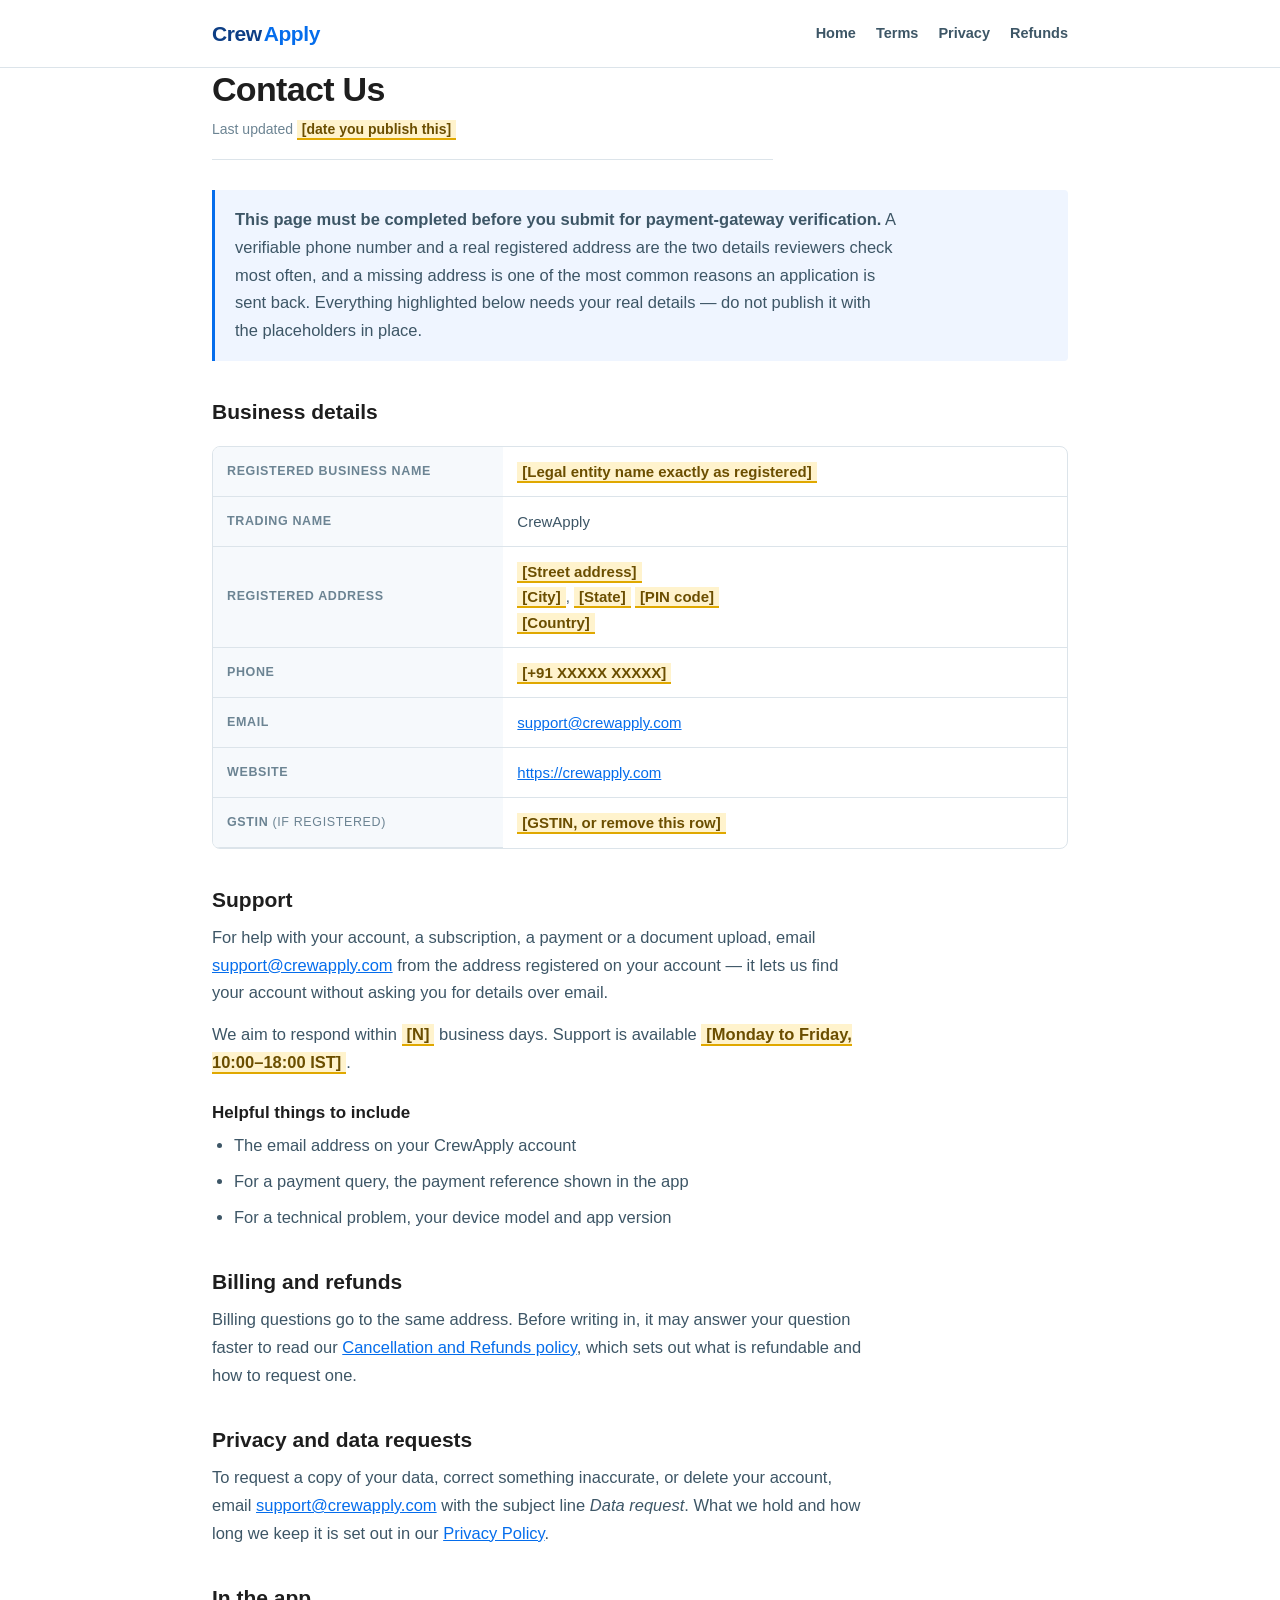
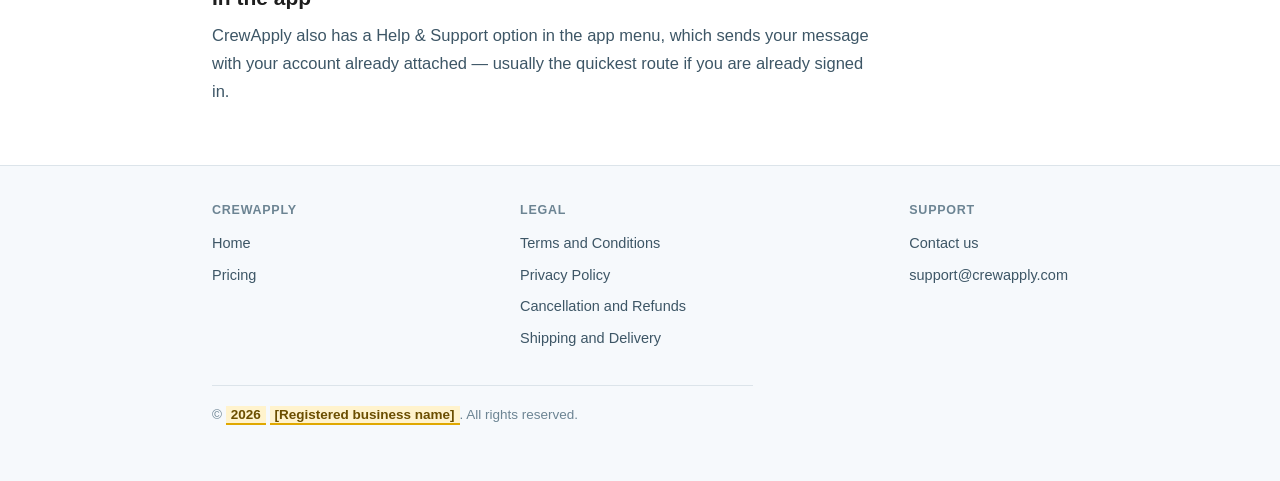
==== contact.html @ 40358bd2 "Public website for crewapply.com Static site carrying the product description, pricing, and the five" ====
<!doctype html>
<html lang="en">
<head>
<meta charset="utf-8">
<meta name="viewport" content="width=device-width, initial-scale=1">
<title>Contact Us — CrewApply</title>
<meta name="description" content="Contact CrewApply — support email, phone and registered business address.">
<link rel="stylesheet" href="assets/site.css">
</head>
<body>

<header class="site">
  <div class="wrap">
    <a class="brand" href="index.html">Crew<span>Apply</span></a>
    <nav>
      <a href="index.html">Home</a>
      <a href="terms.html">Terms</a>
      <a href="privacy.html">Privacy</a>
      <a href="refunds.html">Refunds</a>
    </nav>
  </div>
</header>

<main class="wrap">
  <h1 class="page">Contact Us</h1>
  <p class="updated">Last updated <span class="fill">[date you publish this]</span></p>

  <div class="note">
    <p>
      <strong>This page must be completed before you submit for payment-gateway verification.</strong>
      A verifiable phone number and a real registered address are the two details reviewers check most
      often, and a missing address is one of the most common reasons an application is sent back.
      Everything highlighted below needs your real details — do not publish it with the placeholders
      in place.
    </p>
  </div>

  <h2>Business details</h2>
  <div class="tbl">
    <table>
      <tr>
        <th style="width:34%">Registered business name</th>
        <td><span class="fill">[Legal entity name exactly as registered]</span></td>
      </tr>
      <tr>
        <th>Trading name</th>
        <td>CrewApply</td>
      </tr>
      <tr>
        <th>Registered address</th>
        <td>
          <span class="fill">[Street address]</span><br>
          <span class="fill">[City]</span>, <span class="fill">[State]</span>
          <span class="fill">[PIN code]</span><br>
          <span class="fill">[Country]</span>
        </td>
      </tr>
      <tr>
        <th>Phone</th>
        <td><span class="fill">[+91 XXXXX XXXXX]</span></td>
      </tr>
      <tr>
        <th>Email</th>
        <td><a href="mailto:support@crewapply.com">support@crewapply.com</a></td>
      </tr>
      <tr>
        <th>Website</th>
        <td><a href="https://crewapply.com">https://crewapply.com</a></td>
      </tr>
      <tr>
        <th>GSTIN <span style="color:var(--muted);font-weight:400">(if registered)</span></th>
        <td><span class="fill">[GSTIN, or remove this row]</span></td>
      </tr>
    </table>
  </div>

  <h2>Support</h2>
  <p>
    For help with your account, a subscription, a payment or a document upload, email
    <a href="mailto:support@crewapply.com">support@crewapply.com</a> from the address registered on
    your account — it lets us find your account without asking you for details over email.
  </p>
  <p>
    We aim to respond within <span class="fill">[N]</span> business days. Support is available
    <span class="fill">[Monday to Friday, 10:00–18:00 IST]</span>.
  </p>

  <h3>Helpful things to include</h3>
  <ul>
    <li>The email address on your CrewApply account</li>
    <li>For a payment query, the payment reference shown in the app</li>
    <li>For a technical problem, your device model and app version</li>
  </ul>

  <h2>Billing and refunds</h2>
  <p>
    Billing questions go to the same address. Before writing in, it may answer your question faster to
    read our <a href="refunds.html">Cancellation and Refunds policy</a>, which sets out what is
    refundable and how to request one.
  </p>

  <h2>Privacy and data requests</h2>
  <p>
    To request a copy of your data, correct something inaccurate, or delete your account, email
    <a href="mailto:support@crewapply.com">support@crewapply.com</a> with the subject line
    <em>Data request</em>. What we hold and how long we keep it is set out in our
    <a href="privacy.html">Privacy Policy</a>.
  </p>

  <h2>In the app</h2>
  <p>
    CrewApply also has a Help &amp; Support option in the app menu, which sends your message with your
    account already attached — usually the quickest route if you are already signed in.
  </p>
</main>

<footer class="site">
  <div class="wrap">
    <div class="cols">
      <div>
        <h4>CrewApply</h4>
        <a href="index.html">Home</a>
        <a href="index.html#pricing">Pricing</a>
      </div>
      <div>
        <h4>Legal</h4>
        <a href="terms.html">Terms and Conditions</a>
        <a href="privacy.html">Privacy Policy</a>
        <a href="refunds.html">Cancellation and Refunds</a>
        <a href="shipping.html">Shipping and Delivery</a>
      </div>
      <div>
        <h4>Support</h4>
        <a href="contact.html">Contact us</a>
        <a href="mailto:support@crewapply.com">support@crewapply.com</a>
      </div>
    </div>
    <p class="legal">
      &copy; <span class="fill">2026</span> <span class="fill">[Registered business name]</span>. All rights reserved.
    </p>
  </div>
</footer>

</body>
</html>
---- assets/site.css ----
/* CrewApply public site — shared stylesheet.
   Kept in one file so every page looks identical and there is a single place
   to change the brand. No frameworks, no build step: this is uploaded to
   Hostinger as-is. */

:root {
  --navy: #0D3E85;
  --blue: #056DEC;
  --blue-dark: #1962BA;
  --ink: #1E1E1E;
  --body: #3D5666;
  --muted: #6C8493;
  --rule: #DCE4EA;
  --paper: #FFFFFF;
  --tint: #EFF5FF;
  --wash: #F6F9FC;
  --max: 900px;
}

* { box-sizing: border-box; }

html { scroll-behavior: smooth; }

body {
  margin: 0;
  background: var(--paper);
  color: var(--body);
  font-family: -apple-system, BlinkMacSystemFont, "Segoe UI", Roboto, Arial, sans-serif;
  font-size: 16.5px;
  line-height: 1.68;
  -webkit-font-smoothing: antialiased;
}

.wrap { max-width: var(--max); margin: 0 auto; padding: 0 22px; }

/* ── Header ─────────────────────────────────────────────────────────────── */
header.site {
  border-bottom: 1px solid var(--rule);
  background: var(--paper);
  position: sticky;
  top: 0;
  z-index: 10;
}
header.site .wrap {
  display: flex;
  align-items: center;
  justify-content: space-between;
  gap: 16px;
  padding-top: 16px;
  padding-bottom: 16px;
}
.brand {
  display: inline-flex;
  align-items: baseline;
  gap: 2px;
  font-size: 21px;
  font-weight: 800;
  letter-spacing: -0.02em;
  color: var(--navy);
  text-decoration: none;
}
.brand span { color: var(--blue); }
header.site nav { display: flex; gap: 20px; flex-wrap: wrap; }
header.site nav a {
  color: var(--body);
  text-decoration: none;
  font-size: 14.5px;
  font-weight: 600;
}
header.site nav a:hover { color: var(--blue); }

/* ── Hero ───────────────────────────────────────────────────────────────── */
.hero {
  background: linear-gradient(160deg, #0D3E85 0%, #056DEC 100%);
  color: #fff;
  padding: 66px 0 60px;
}
.hero h1 {
  margin: 0 0 14px;
  font-size: clamp(30px, 5vw, 42px);
  line-height: 1.16;
  letter-spacing: -0.02em;
  color: #fff;
}
.hero p {
  margin: 0;
  max-width: 62ch;
  font-size: 18px;
  color: #D9E7FA;
}

/* ── Content ────────────────────────────────────────────────────────────── */
main { padding: 46px 0 20px; }

h1, h2, h3 { color: var(--ink); line-height: 1.28; }
h1.page { font-size: clamp(26px, 4vw, 34px); margin: 0 0 6px; letter-spacing: -0.02em; }
h2 { font-size: 21px; margin: 38px 0 10px; }
h3 { font-size: 17px; margin: 26px 0 8px; }

.updated {
  color: var(--muted);
  font-size: 14px;
  margin: 0 0 30px;
  padding-bottom: 18px;
  border-bottom: 1px solid var(--rule);
}

p { margin: 0 0 14px; max-width: 72ch; }
ul { margin: 0 0 16px; padding-left: 22px; max-width: 72ch; }
li { margin-bottom: 8px; }
a { color: var(--blue); }

.lead { font-size: 17.5px; color: var(--body); }

.note {
  background: var(--tint);
  border-left: 3px solid var(--blue);
  padding: 16px 20px;
  margin: 24px 0;
  border-radius: 0 4px 4px 0;
}
.note p:last-child { margin-bottom: 0; }

/* Placeholders the business owner must complete before publishing. */
.fill {
  background: #FFF3CD;
  border-bottom: 2px solid #E0A800;
  padding: 1px 5px;
  font-weight: 600;
  color: #6B4E00;
}

/* ── Cards / pricing ────────────────────────────────────────────────────── */
.cards {
  display: grid;
  grid-template-columns: repeat(auto-fit, minmax(240px, 1fr));
  gap: 18px;
  margin: 26px 0 10px;
}
.card {
  border: 1px solid var(--rule);
  border-radius: 10px;
  padding: 22px;
  background: var(--paper);
}
.card h3 { margin: 0 0 4px; font-size: 18px; }
.card .sub { color: var(--muted); font-size: 14px; margin: 0 0 14px; }
.card .price { font-size: 27px; font-weight: 800; color: var(--navy); letter-spacing: -0.02em; }
.card .price small { font-size: 14px; font-weight: 600; color: var(--muted); }
.card .alt { font-size: 14px; color: var(--muted); margin: 4px 0 14px; }
.card ul { margin: 0; padding-left: 18px; font-size: 14.5px; }

/* ── Table ──────────────────────────────────────────────────────────────── */
.tbl { overflow-x: auto; margin: 20px 0; border: 1px solid var(--rule); border-radius: 8px; }
table { border-collapse: collapse; width: 100%; font-size: 15px; min-width: 520px; }
th {
  text-align: left;
  background: var(--wash);
  font-size: 12.5px;
  letter-spacing: 0.05em;
  text-transform: uppercase;
  color: var(--muted);
  padding: 12px 14px;
  border-bottom: 1px solid var(--rule);
  font-weight: 700;
}
td { padding: 12px 14px; border-bottom: 1px solid var(--rule); vertical-align: top; }
tr:last-child td { border-bottom: none; }

/* ── Footer ─────────────────────────────────────────────────────────────── */
footer.site {
  margin-top: 60px;
  border-top: 1px solid var(--rule);
  background: var(--wash);
  padding: 34px 0 40px;
}
footer.site .cols {
  display: flex;
  flex-wrap: wrap;
  gap: 26px 46px;
  justify-content: space-between;
}
footer.site h4 {
  margin: 0 0 10px;
  font-size: 12.5px;
  letter-spacing: 0.06em;
  text-transform: uppercase;
  color: var(--muted);
}
footer.site a { display: block; color: var(--body); text-decoration: none; font-size: 14.5px; margin-bottom: 7px; }
footer.site a:hover { color: var(--blue); text-decoration: underline; }
footer.site .legal {
  margin-top: 28px;
  padding-top: 18px;
  border-top: 1px solid var(--rule);
  font-size: 13.5px;
  color: var(--muted);
}

@media (max-width: 560px) {
  header.site .wrap { flex-direction: column; align-items: flex-start; gap: 10px; }
  header.site nav { gap: 14px; }
}
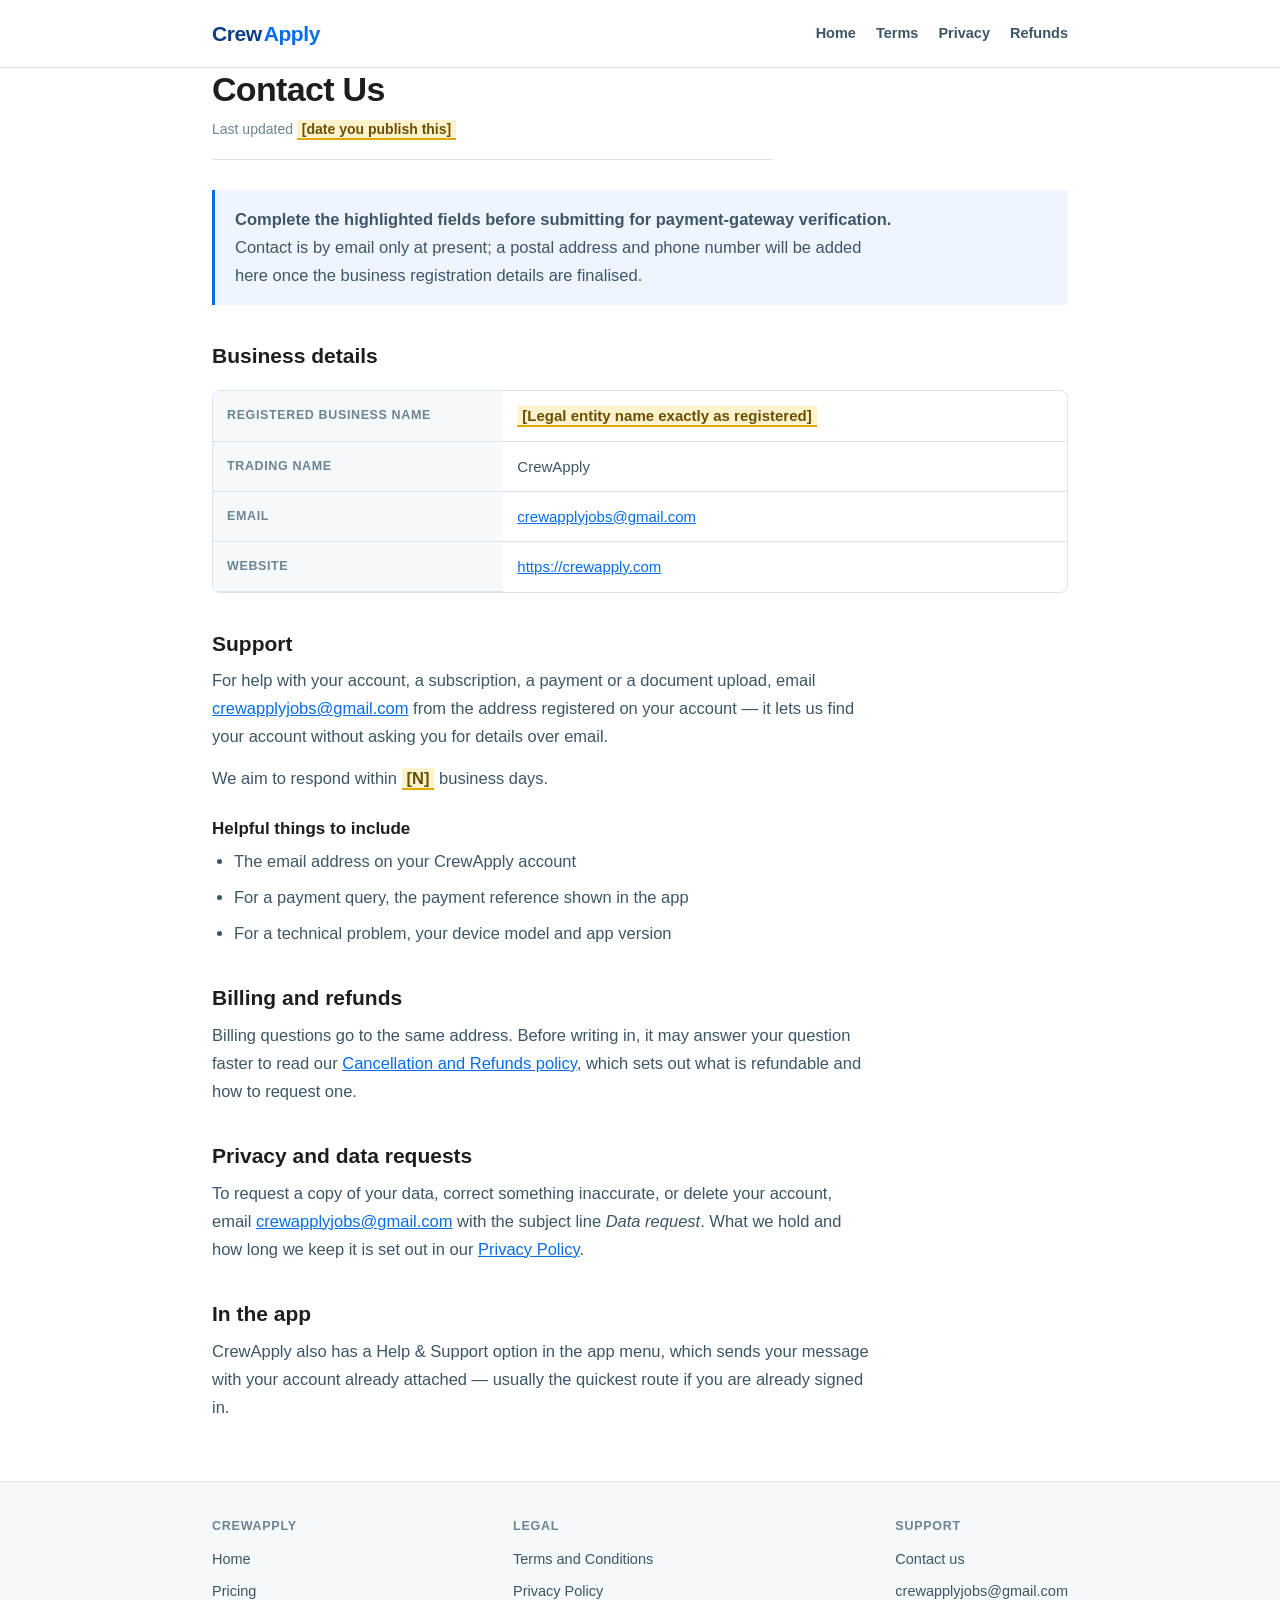
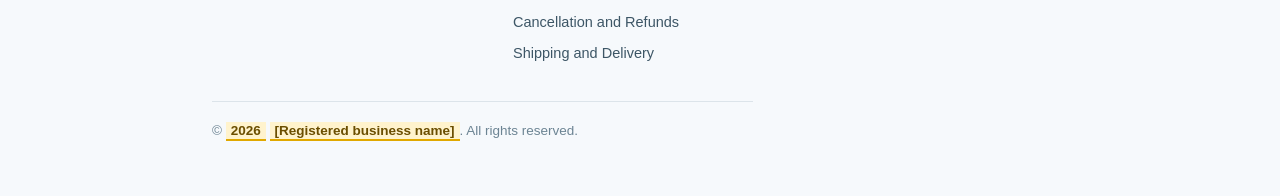
==== commit a23661b4: "Contact by email only; single support address across the site Removes the registered address, phone " ====
--- a/contact.html
+++ b/contact.html
@@ -27,11 +27,9 @@
 
   <div class="note">
     <p>
-      <strong>This page must be completed before you submit for payment-gateway verification.</strong>
-      A verifiable phone number and a real registered address are the two details reviewers check most
-      often, and a missing address is one of the most common reasons an application is sent back.
-      Everything highlighted below needs your real details — do not publish it with the placeholders
-      in place.
+      <strong>Complete the highlighted fields before submitting for payment-gateway
+      verification.</strong> Contact is by email only at present; a postal address and phone number
+      will be added here once the business registration details are finalised.
     </p>
   </div>
 
@@ -47,29 +45,12 @@
         <td>CrewApply</td>
       </tr>
       <tr>
-        <th>Registered address</th>
-        <td>
-          <span class="fill">[Street address]</span><br>
-          <span class="fill">[City]</span>, <span class="fill">[State]</span>
-          <span class="fill">[PIN code]</span><br>
-          <span class="fill">[Country]</span>
-        </td>
-      </tr>
-      <tr>
-        <th>Phone</th>
-        <td><span class="fill">[+91 XXXXX XXXXX]</span></td>
-      </tr>
-      <tr>
         <th>Email</th>
-        <td><a href="mailto:support@crewapply.com">support@crewapply.com</a></td>
+        <td><a href="mailto:crewapplyjobs@gmail.com">crewapplyjobs@gmail.com</a></td>
       </tr>
       <tr>
         <th>Website</th>
         <td><a href="https://crewapply.com">https://crewapply.com</a></td>
-      </tr>
-      <tr>
-        <th>GSTIN <span style="color:var(--muted);font-weight:400">(if registered)</span></th>
-        <td><span class="fill">[GSTIN, or remove this row]</span></td>
       </tr>
     </table>
   </div>
@@ -77,12 +58,11 @@
   <h2>Support</h2>
   <p>
     For help with your account, a subscription, a payment or a document upload, email
-    <a href="mailto:support@crewapply.com">support@crewapply.com</a> from the address registered on
+    <a href="mailto:crewapplyjobs@gmail.com">crewapplyjobs@gmail.com</a> from the address registered on
     your account — it lets us find your account without asking you for details over email.
   </p>
   <p>
-    We aim to respond within <span class="fill">[N]</span> business days. Support is available
-    <span class="fill">[Monday to Friday, 10:00–18:00 IST]</span>.
+    We aim to respond within <span class="fill">[N]</span> business days.
   </p>
 
   <h3>Helpful things to include</h3>
@@ -102,7 +82,7 @@
   <h2>Privacy and data requests</h2>
   <p>
     To request a copy of your data, correct something inaccurate, or delete your account, email
-    <a href="mailto:support@crewapply.com">support@crewapply.com</a> with the subject line
+    <a href="mailto:crewapplyjobs@gmail.com">crewapplyjobs@gmail.com</a> with the subject line
     <em>Data request</em>. What we hold and how long we keep it is set out in our
     <a href="privacy.html">Privacy Policy</a>.
   </p>
@@ -132,7 +112,7 @@
       <div>
         <h4>Support</h4>
         <a href="contact.html">Contact us</a>
-        <a href="mailto:support@crewapply.com">support@crewapply.com</a>
+        <a href="mailto:crewapplyjobs@gmail.com">crewapplyjobs@gmail.com</a>
       </div>
     </div>
     <p class="legal">
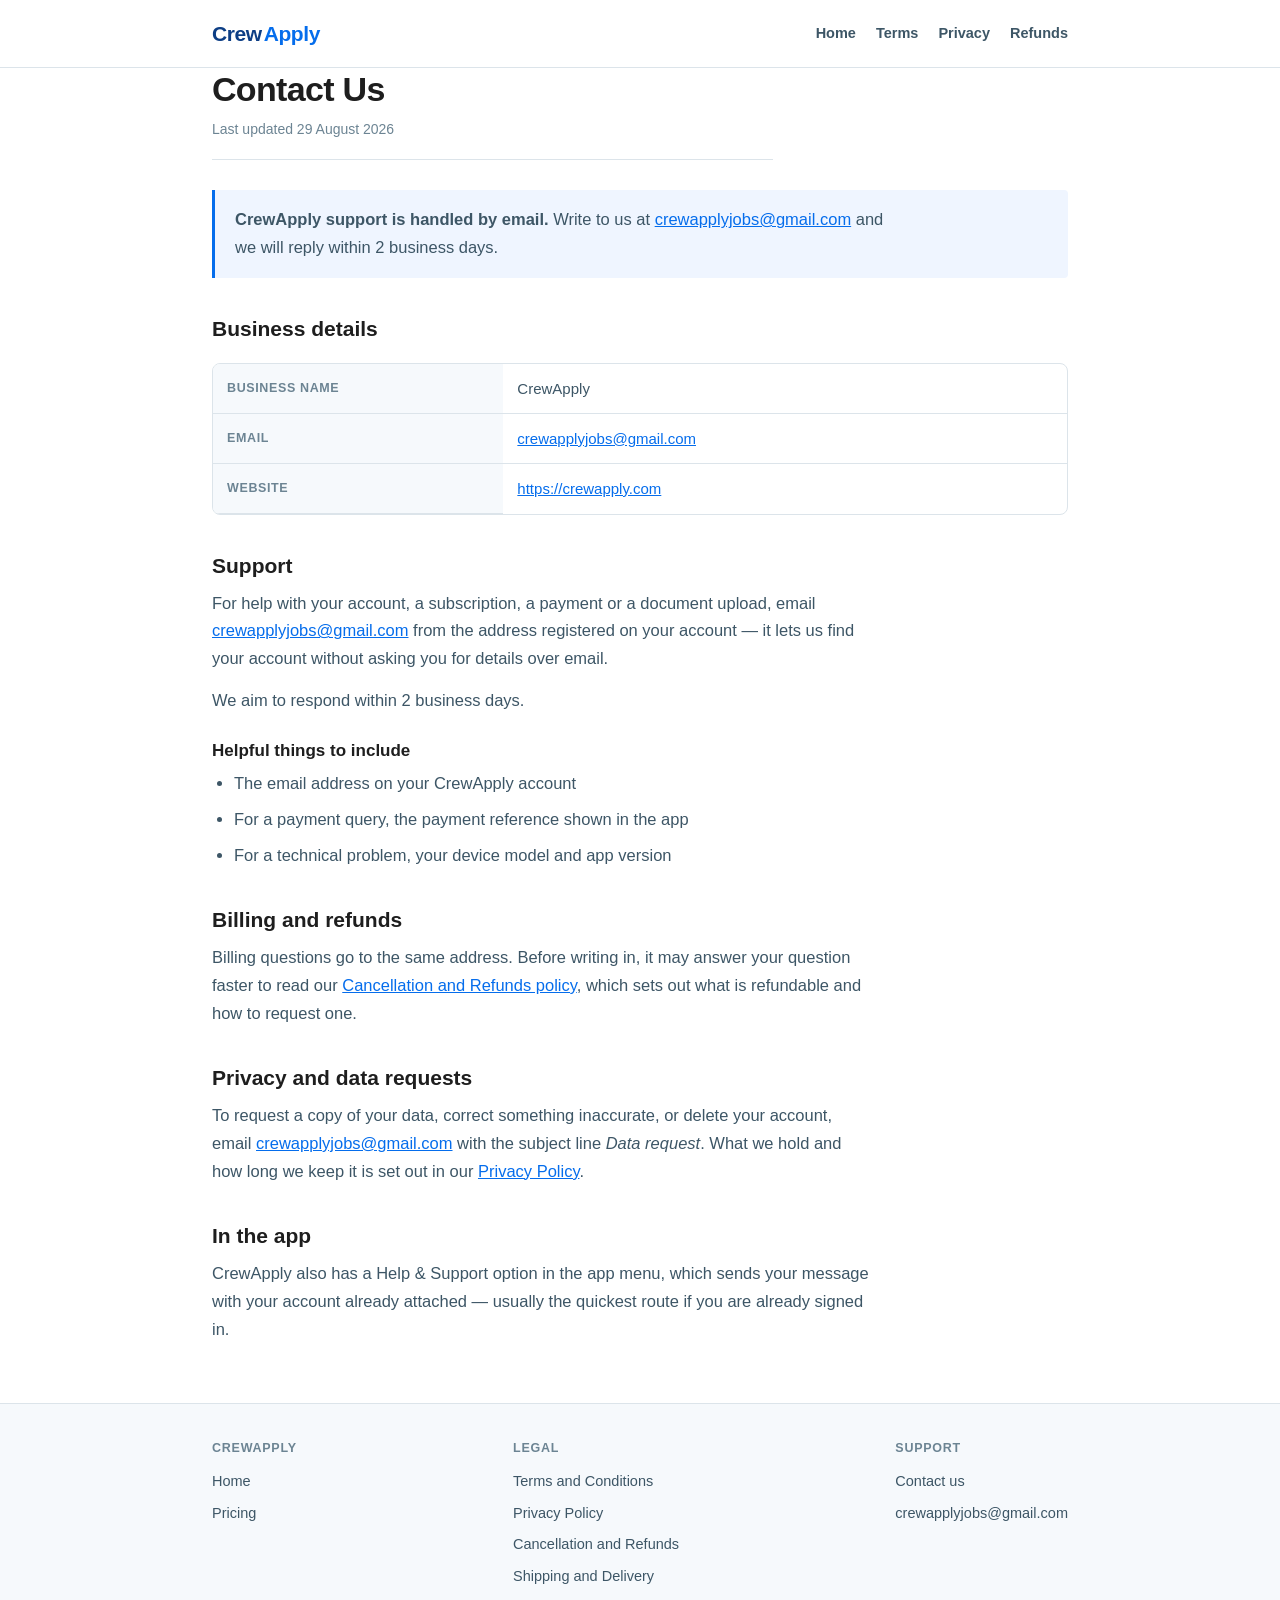
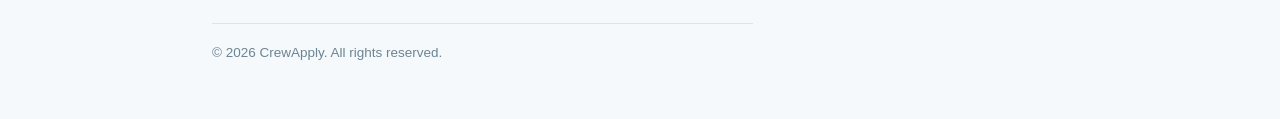
==== commit bdcdd0fd: "Fill in business details ahead of payment-gateway verification Replaces every placeholder with real " ====
--- a/contact.html
+++ b/contact.html
@@ -23,13 +23,13 @@
 
 <main class="wrap">
   <h1 class="page">Contact Us</h1>
-  <p class="updated">Last updated <span class="fill">[date you publish this]</span></p>
+  <p class="updated">Last updated 29 August 2026</p>
 
   <div class="note">
     <p>
-      <strong>Complete the highlighted fields before submitting for payment-gateway
-      verification.</strong> Contact is by email only at present; a postal address and phone number
-      will be added here once the business registration details are finalised.
+      <strong>CrewApply support is handled by email.</strong> Write to us at
+      <a href="mailto:crewapplyjobs@gmail.com">crewapplyjobs@gmail.com</a> and we will reply within
+      2 business days.
     </p>
   </div>
 
@@ -37,11 +37,7 @@
   <div class="tbl">
     <table>
       <tr>
-        <th style="width:34%">Registered business name</th>
-        <td><span class="fill">[Legal entity name exactly as registered]</span></td>
-      </tr>
-      <tr>
-        <th>Trading name</th>
+        <th style="width:34%">Business name</th>
         <td>CrewApply</td>
       </tr>
       <tr>
@@ -62,7 +58,7 @@
     your account — it lets us find your account without asking you for details over email.
   </p>
   <p>
-    We aim to respond within <span class="fill">[N]</span> business days.
+    We aim to respond within 2 business days.
   </p>
 
   <h3>Helpful things to include</h3>
@@ -116,7 +112,7 @@
       </div>
     </div>
     <p class="legal">
-      &copy; <span class="fill">2026</span> <span class="fill">[Registered business name]</span>. All rights reserved.
+      &copy; 2026 CrewApply. All rights reserved.
     </p>
   </div>
 </footer>
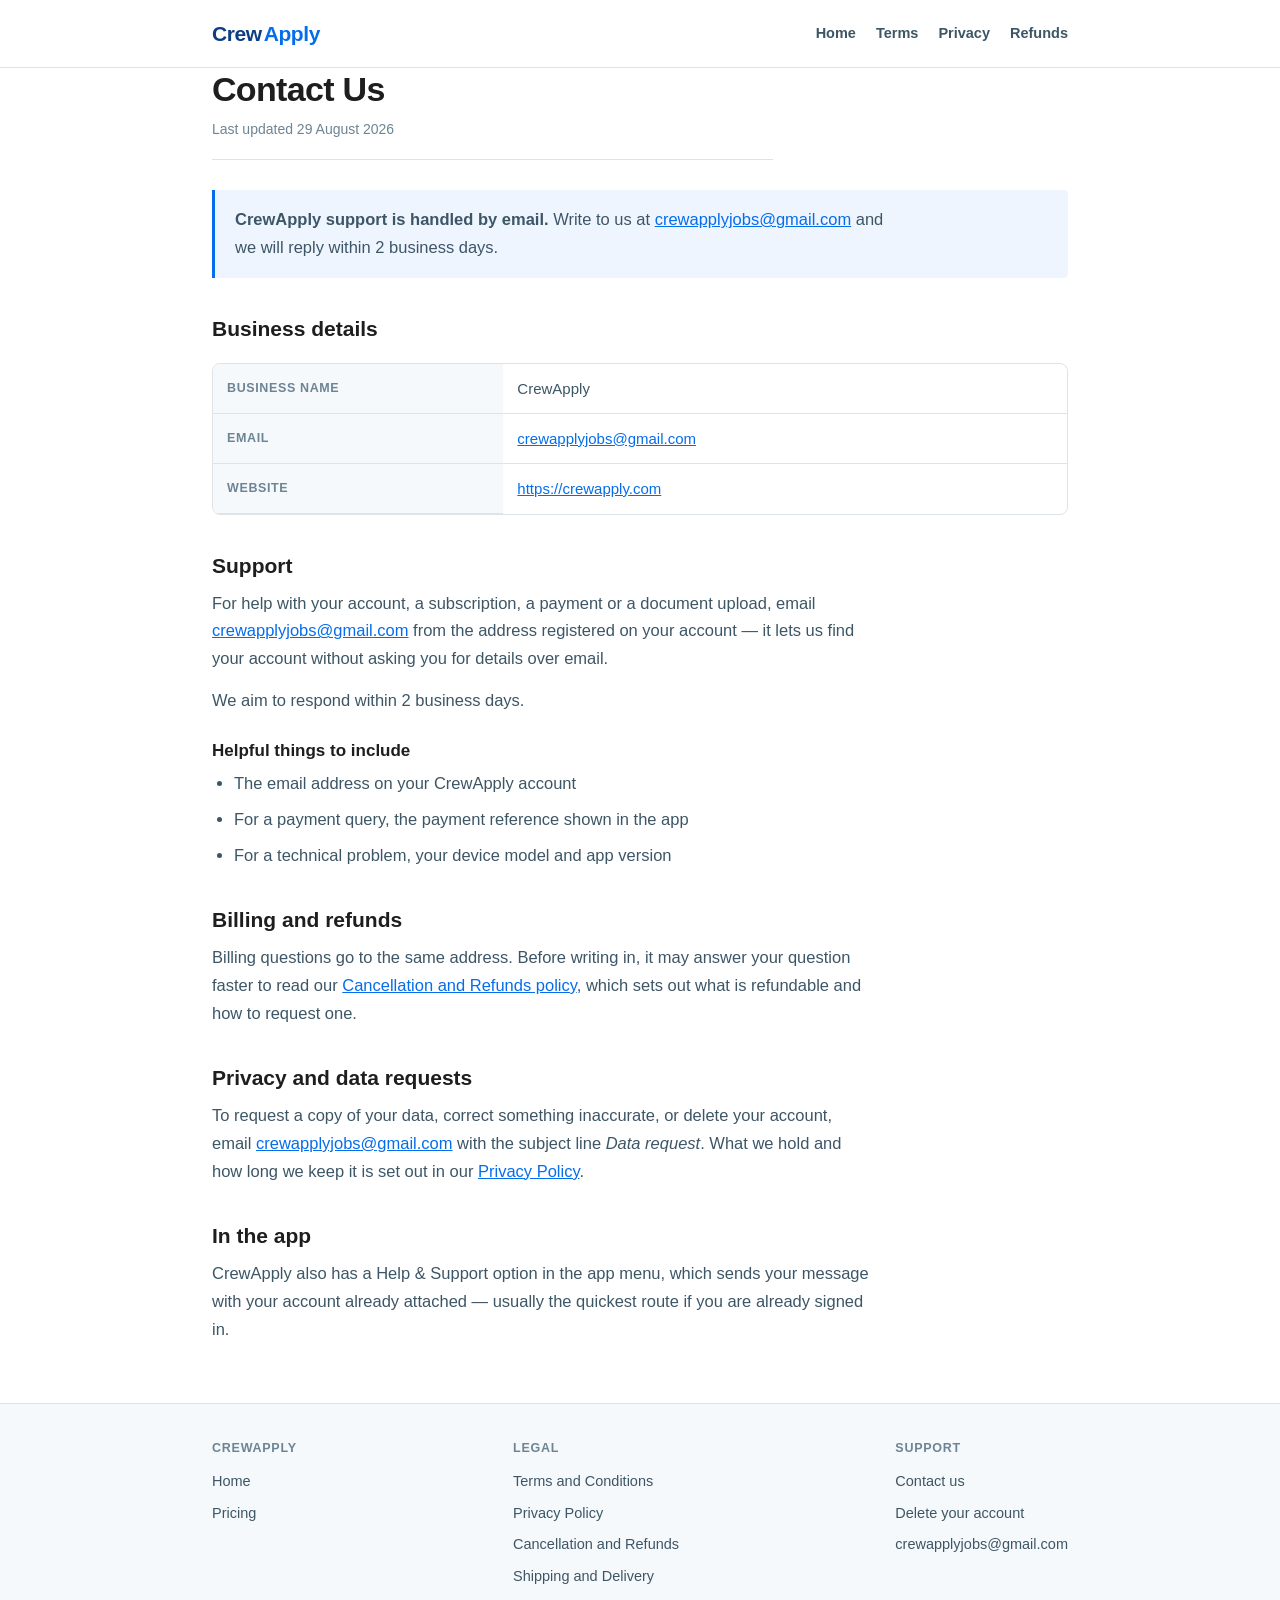
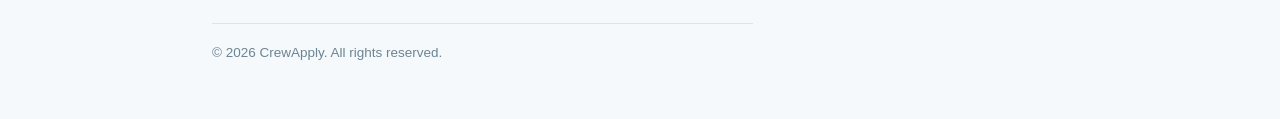
==== commit 47797a3f: "Add a dedicated account deletion page for Play Store review Google Play requires a Delete account UR" ====
--- a/contact.html
+++ b/contact.html
@@ -4,7 +4,7 @@
 <meta charset="utf-8">
 <meta name="viewport" content="width=device-width, initial-scale=1">
 <title>Contact Us — CrewApply</title>
-<meta name="description" content="Contact CrewApply — support email, phone and registered business address.">
+<meta name="description" content="Contact CrewApply — email support for accounts, subscriptions, payments and data requests.">
 <link rel="stylesheet" href="assets/site.css">
 </head>
 <body>
@@ -108,6 +108,7 @@
       <div>
         <h4>Support</h4>
         <a href="contact.html">Contact us</a>
+        <a href="delete-account.html">Delete your account</a>
         <a href="mailto:crewapplyjobs@gmail.com">crewapplyjobs@gmail.com</a>
       </div>
     </div>
--- a/assets/site.css
+++ b/assets/site.css
@@ -106,7 +106,7 @@
 }
 
 p { margin: 0 0 14px; max-width: 72ch; }
-ul { margin: 0 0 16px; padding-left: 22px; max-width: 72ch; }
+ul, ol { margin: 0 0 16px; padding-left: 22px; max-width: 72ch; }
 li { margin-bottom: 8px; }
 a { color: var(--blue); }
 
